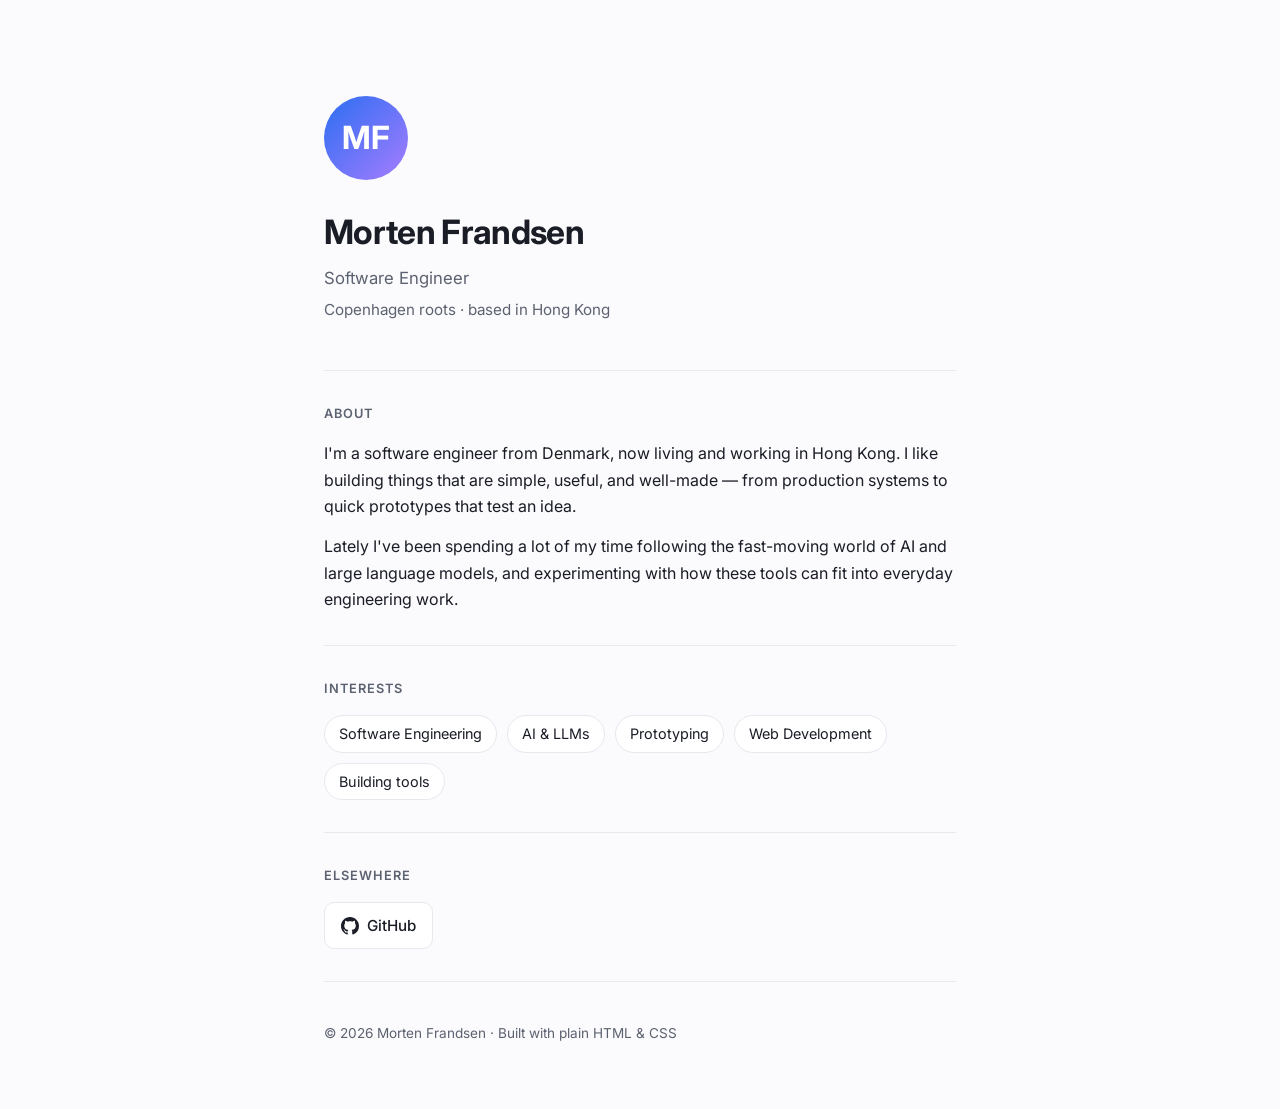
==== index.html @ 1882fefe "Redesign personal site: clean single-page profile - Minimal responsive layout with automatic light/d" ====
<!DOCTYPE html>
<html lang="en">
<head>
<meta charset="UTF-8">
<meta name="viewport" content="width=device-width, initial-scale=1.0">
<title>Morten Frandsen</title>
<meta name="description" content="Morten Frandsen — Software Engineer based in Hong Kong.">
<link rel="preconnect" href="https://fonts.googleapis.com">
<link rel="preconnect" href="https://fonts.gstatic.com" crossorigin>
<link href="https://fonts.googleapis.com/css2?family=Inter:wght@400;500;600;700&display=swap" rel="stylesheet">
<style>
  :root {
    --bg: #0f1117;
    --surface: #171a23;
    --text: #e8eaf0;
    --muted: #9aa1b3;
    --accent: #6ea8fe;
    --border: #262a36;
  }
  @media (prefers-color-scheme: light) {
    :root {
      --bg: #fbfbfd;
      --surface: #ffffff;
      --text: #1a1d26;
      --muted: #5c6270;
      --accent: #2b6ef2;
      --border: #e6e8ee;
    }
  }
  * { box-sizing: border-box; margin: 0; padding: 0; }
  html { scroll-behavior: smooth; }
  body {
    font-family: 'Inter', system-ui, -apple-system, sans-serif;
    background: var(--bg);
    color: var(--text);
    line-height: 1.65;
    -webkit-font-smoothing: antialiased;
  }
  .wrap { max-width: 680px; margin: 0 auto; padding: 0 24px; }
  header {
    padding: 96px 0 48px;
  }
  .avatar {
    width: 84px; height: 84px;
    border-radius: 50%;
    background: linear-gradient(135deg, var(--accent), #a67cff);
    display: flex; align-items: center; justify-content: center;
    font-size: 2rem; font-weight: 700; color: #fff;
    margin-bottom: 24px;
  }
  h1 { font-size: 2.1rem; font-weight: 700; letter-spacing: -0.02em; margin-bottom: 6px; }
  .tagline { color: var(--muted); font-size: 1.05rem; }
  .location { color: var(--muted); font-size: 0.95rem; margin-top: 4px; }
  section { padding: 32px 0; border-top: 1px solid var(--border); }
  h2 {
    font-size: 0.8rem; text-transform: uppercase; letter-spacing: 0.08em;
    color: var(--muted); font-weight: 600; margin-bottom: 16px;
  }
  p { margin-bottom: 14px; color: var(--text); }
  p:last-child { margin-bottom: 0; }
  .interests { display: flex; flex-wrap: wrap; gap: 10px; }
  .chip {
    background: var(--surface);
    border: 1px solid var(--border);
    border-radius: 999px;
    padding: 6px 14px;
    font-size: 0.9rem;
    color: var(--text);
  }
  .links { display: flex; flex-wrap: wrap; gap: 14px; }
  .links a {
    display: inline-flex; align-items: center; gap: 8px;
    color: var(--text);
    text-decoration: none;
    background: var(--surface);
    border: 1px solid var(--border);
    border-radius: 10px;
    padding: 10px 16px;
    font-size: 0.95rem;
    font-weight: 500;
    transition: border-color 0.15s, transform 0.15s;
  }
  .links a:hover { border-color: var(--accent); transform: translateY(-1px); }
  .links svg { width: 18px; height: 18px; fill: currentColor; }
  footer {
    padding: 40px 0 64px;
    color: var(--muted);
    font-size: 0.85rem;
    border-top: 1px solid var(--border);
  }
</style>
</head>
<body>
  <div class="wrap">
    <header>
      <div class="avatar">MF</div>
      <h1>Morten Frandsen</h1>
      <div class="tagline">Software Engineer</div>
      <div class="location">Copenhagen roots · based in Hong Kong</div>
    </header>

    <section>
      <h2>About</h2>
      <p>
        I'm a software engineer from Denmark, now living and working in Hong Kong.
        I like building things that are simple, useful, and well-made — from
        production systems to quick prototypes that test an idea.
      </p>
      <p>
        Lately I've been spending a lot of my time following the fast-moving world
        of AI and large language models, and experimenting with how these tools can
        fit into everyday engineering work.
      </p>
    </section>

    <section>
      <h2>Interests</h2>
      <div class="interests">
        <span class="chip">Software Engineering</span>
        <span class="chip">AI &amp; LLMs</span>
        <span class="chip">Prototyping</span>
        <span class="chip">Web Development</span>
        <span class="chip">Building tools</span>
      </div>
    </section>

    <section>
      <h2>Elsewhere</h2>
      <div class="links">
        <a href="https://github.com/mehf" target="_blank" rel="noopener">
          <svg viewBox="0 0 16 16" aria-hidden="true"><path d="M8 0C3.58 0 0 3.58 0 8c0 3.54 2.29 6.53 5.47 7.59.4.07.55-.17.55-.38 0-.19-.01-.82-.01-1.49-2.01.37-2.53-.49-2.69-.94-.09-.23-.48-.94-.82-1.13-.28-.15-.68-.52-.01-.53.63-.01 1.08.58 1.23.82.72 1.21 1.87.87 2.33.66.07-.52.28-.87.51-1.07-1.78-.2-3.64-.89-3.64-3.95 0-.87.31-1.59.82-2.15-.08-.2-.36-1.02.08-2.12 0 0 .67-.21 2.2.82.64-.18 1.32-.27 2-.27.68 0 1.36.09 2 .27 1.53-1.04 2.2-.82 2.2-.82.44 1.1.16 1.92.08 2.12.51.56.82 1.27.82 2.15 0 3.07-1.87 3.75-3.65 3.95.29.25.54.73.54 1.48 0 1.07-.01 1.93-.01 2.2 0 .21.15.46.55.38A8.01 8.01 0 0 0 16 8c0-4.42-3.58-8-8-8z"/></svg>
          GitHub
        </a>
      </div>
    </section>

    <footer>
      © <span id="year"></span> Morten Frandsen · Built with plain HTML &amp; CSS
    </footer>
  </div>
  <script>document.getElementById('year').textContent = new Date().getFullYear();</script>
</body>
</html>
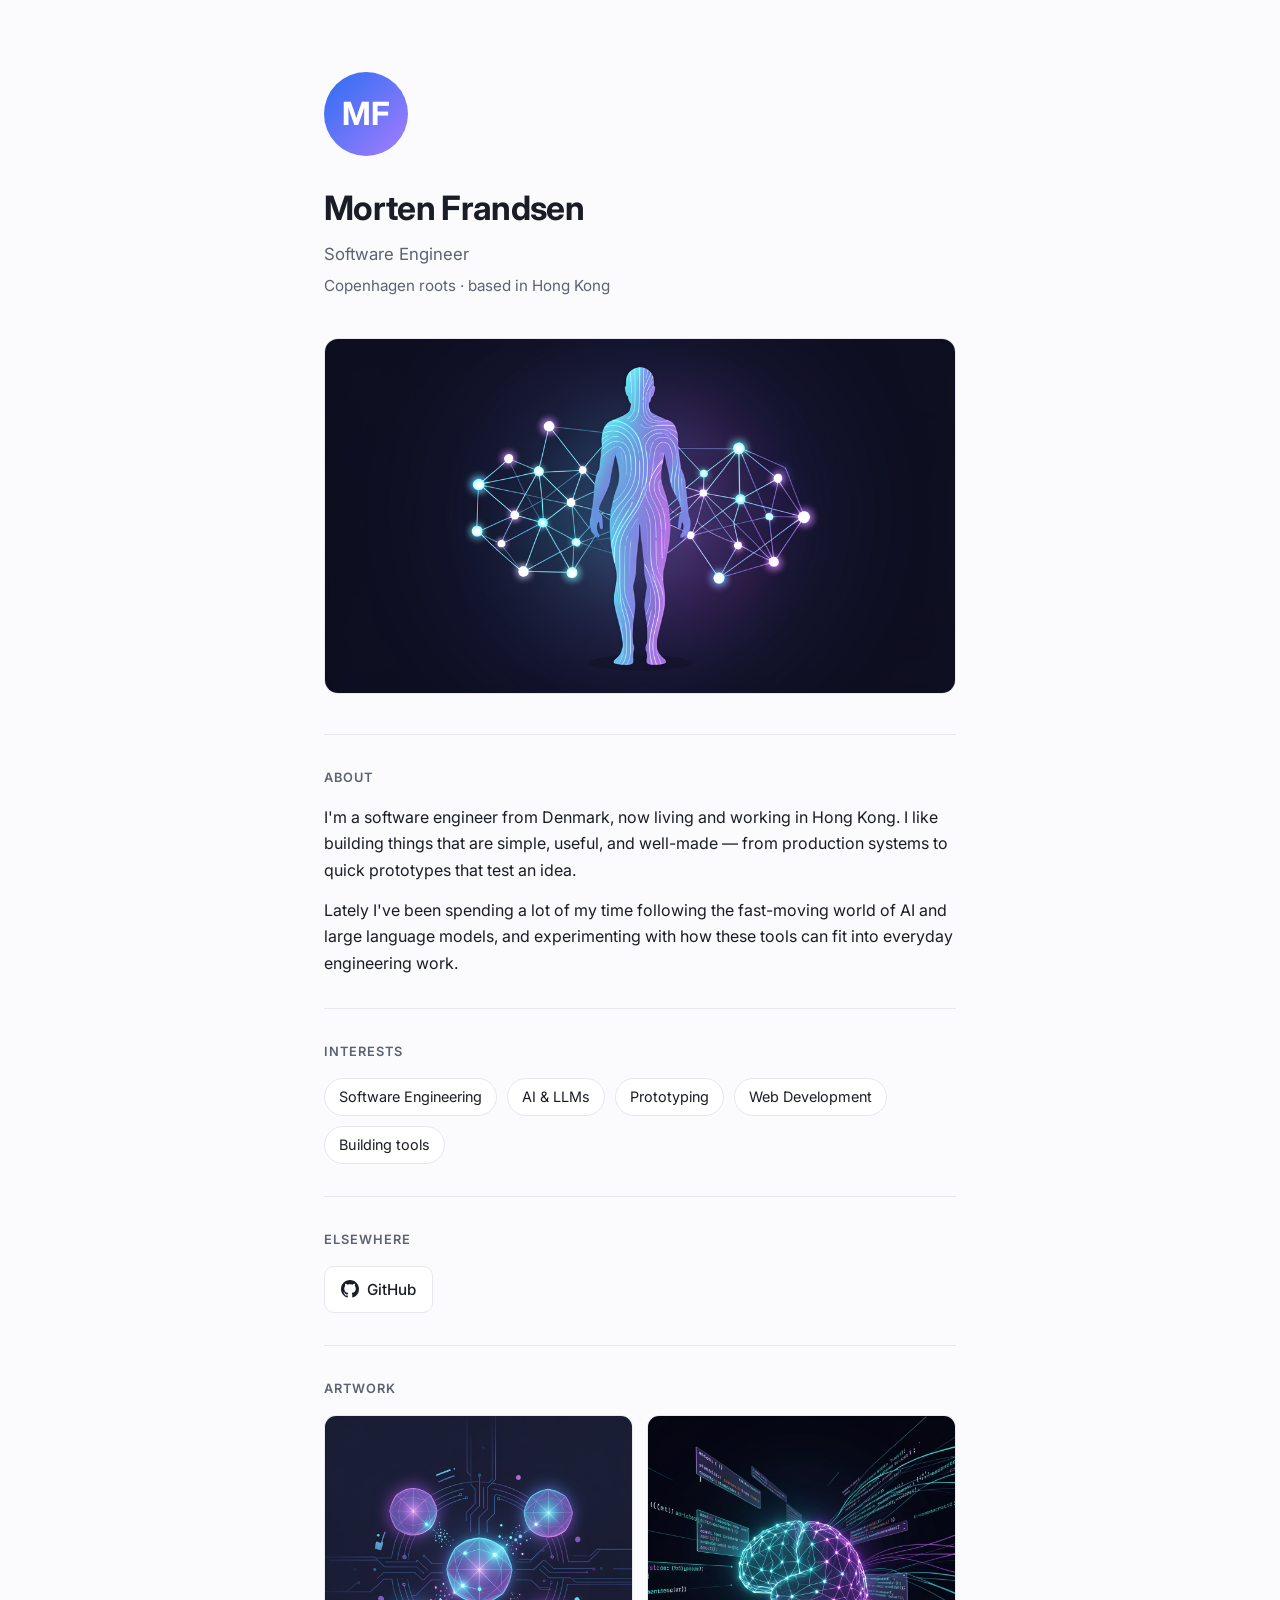
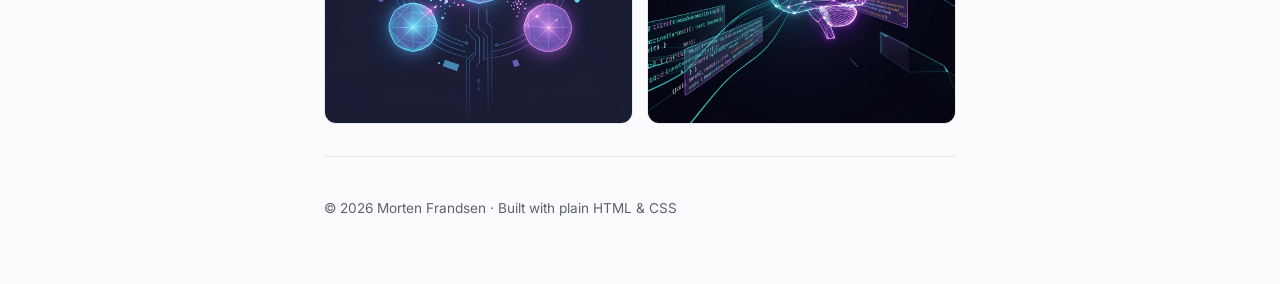
==== commit ed4ad201: "Add AI/tech artwork to personal site - Hero banner image (neural network / AI agent theme) - Artwork" ====
--- a/index.html
+++ b/index.html
@@ -38,7 +38,37 @@
   }
   .wrap { max-width: 680px; margin: 0 auto; padding: 0 24px; }
   header {
-    padding: 96px 0 48px;
+    padding: 72px 0 40px;
+  }
+  .hero-img {
+    width: 100%;
+    border-radius: 14px;
+    border: 1px solid var(--border);
+    margin-bottom: 40px;
+    display: block;
+    aspect-ratio: 16 / 9;
+    object-fit: cover;
+  }
+  .gallery {
+    display: grid;
+    grid-template-columns: repeat(2, 1fr);
+    gap: 14px;
+  }
+  .gallery img {
+    width: 100%;
+    border-radius: 12px;
+    border: 1px solid var(--border);
+    display: block;
+    aspect-ratio: 1 / 1;
+    object-fit: cover;
+    transition: transform 0.2s, border-color 0.2s;
+  }
+  .gallery img:hover {
+    transform: translateY(-2px);
+    border-color: var(--accent);
+  }
+  @media (max-width: 480px) {
+    .gallery { grid-template-columns: 1fr; }
   }
   .avatar {
     width: 84px; height: 84px;
@@ -99,6 +129,8 @@
       <div class="location">Copenhagen roots · based in Hong Kong</div>
     </header>
 
+    <img class="hero-img" src="assets/hero.png" alt="Abstract AI agent and neural network artwork">
+
     <section>
       <h2>About</h2>
       <p>
@@ -134,6 +166,14 @@
       </div>
     </section>
 
+    <section>
+      <h2>Artwork</h2>
+      <div class="gallery">
+        <img src="assets/agents.png" alt="Abstract illustration of autonomous AI agents collaborating">
+        <img src="assets/code.png" alt="Abstract digital artwork of code and machine learning">
+      </div>
+    </section>
+
     <footer>
       © <span id="year"></span> Morten Frandsen · Built with plain HTML &amp; CSS
     </footer>
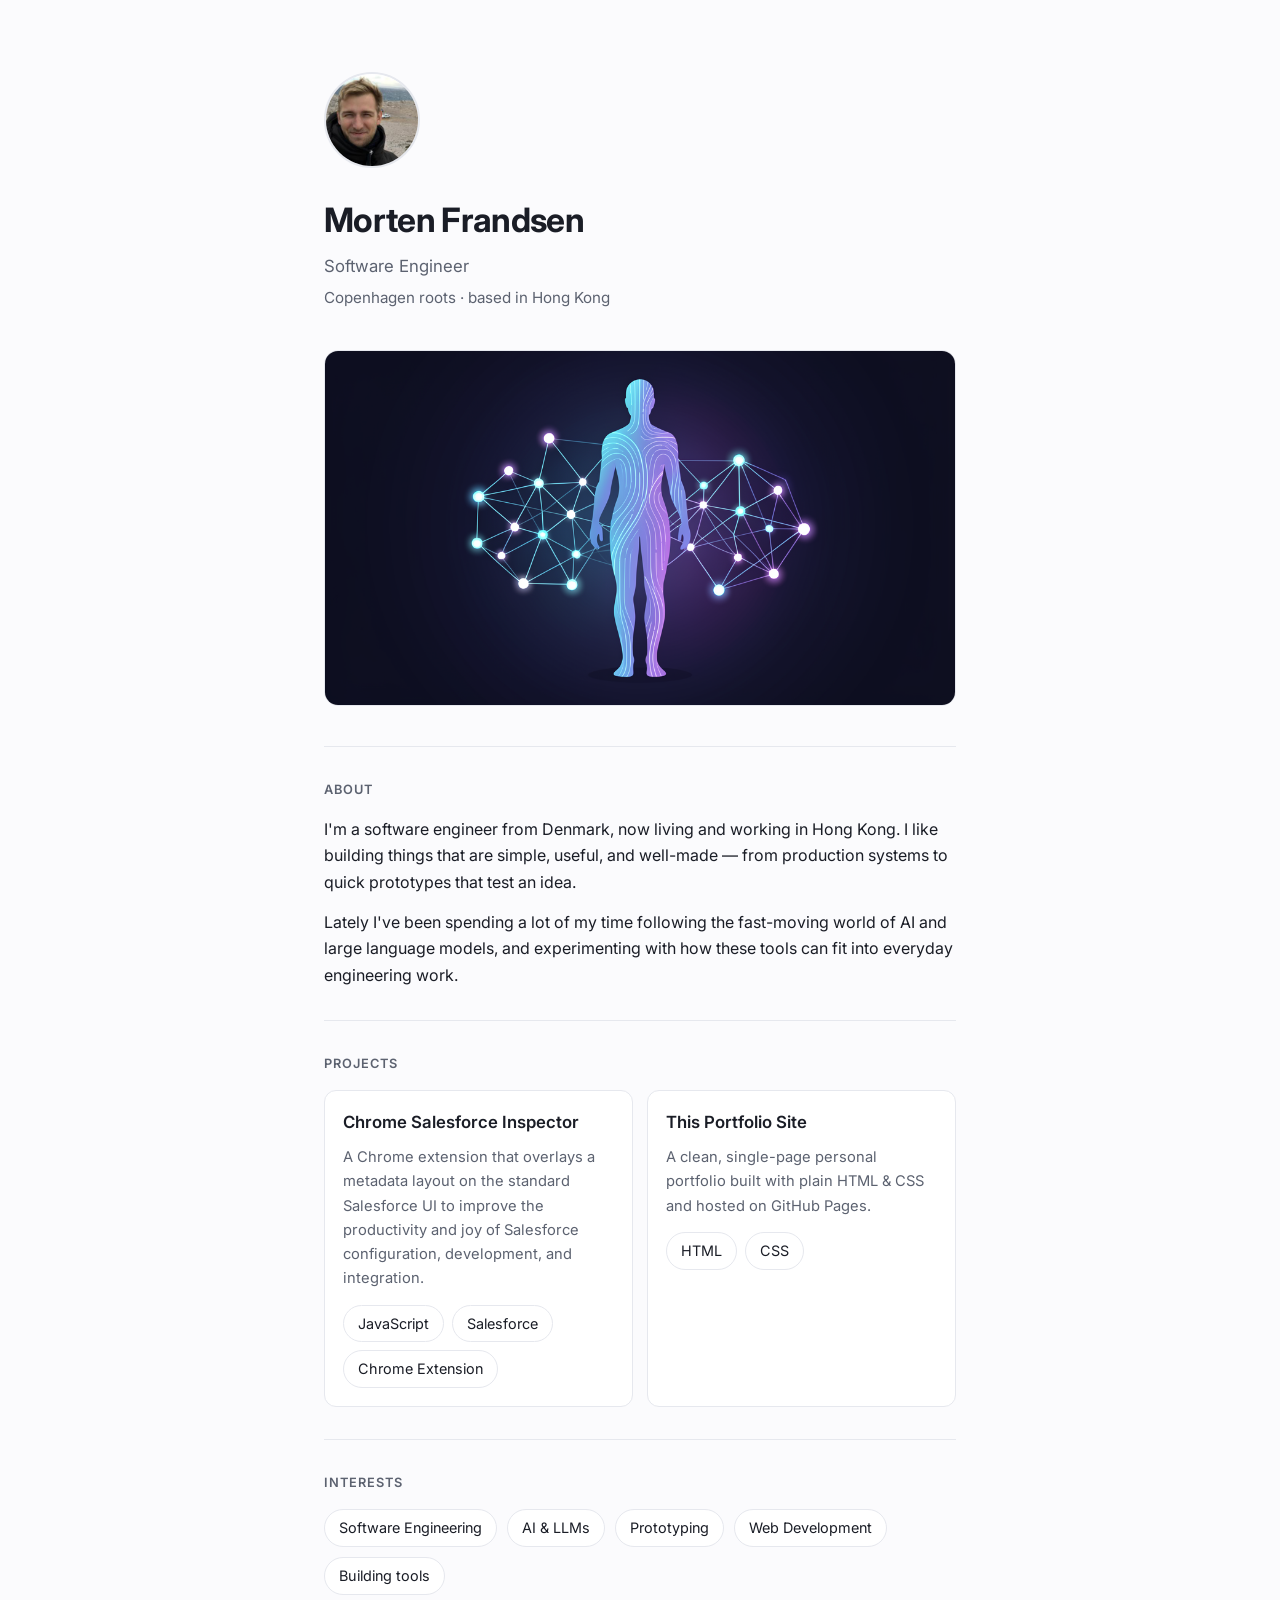
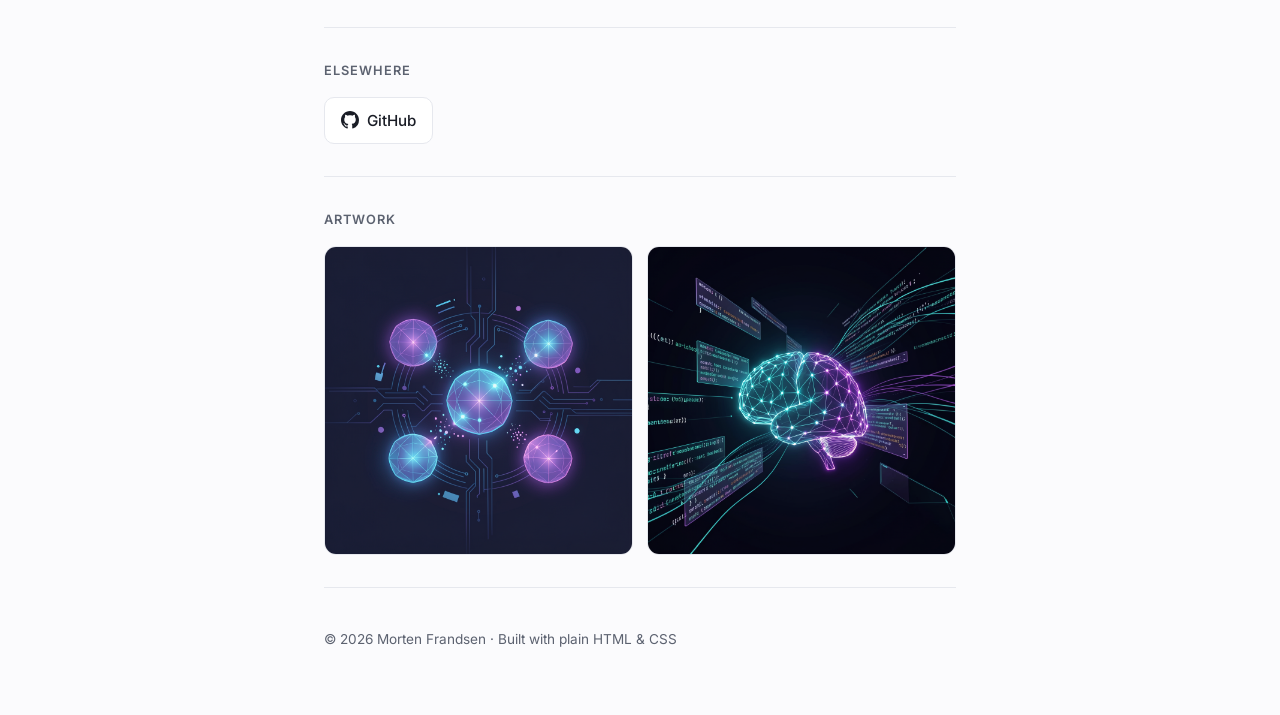
==== commit 3b453a26: "Add profile picture and Projects section to portfolio" ====
--- a/index.html
+++ b/index.html
@@ -40,6 +40,14 @@
   header {
     padding: 72px 0 40px;
   }
+  .avatar {
+    width: 96px; height: 96px;
+    border-radius: 50%;
+    object-fit: cover;
+    border: 2px solid var(--border);
+    margin-bottom: 24px;
+    display: block;
+  }
   .hero-img {
     width: 100%;
     border-radius: 14px;
@@ -69,14 +77,6 @@
   }
   @media (max-width: 480px) {
     .gallery { grid-template-columns: 1fr; }
-  }
-  .avatar {
-    width: 84px; height: 84px;
-    border-radius: 50%;
-    background: linear-gradient(135deg, var(--accent), #a67cff);
-    display: flex; align-items: center; justify-content: center;
-    font-size: 2rem; font-weight: 700; color: #fff;
-    margin-bottom: 24px;
   }
   h1 { font-size: 2.1rem; font-weight: 700; letter-spacing: -0.02em; margin-bottom: 6px; }
   .tagline { color: var(--muted); font-size: 1.05rem; }
@@ -97,6 +97,22 @@
     font-size: 0.9rem;
     color: var(--text);
   }
+  .projects { display: grid; grid-template-columns: repeat(2, 1fr); gap: 14px; }
+  @media (max-width: 480px) { .projects { grid-template-columns: 1fr; } }
+  .project {
+    display: block;
+    background: var(--surface);
+    border: 1px solid var(--border);
+    border-radius: 12px;
+    padding: 18px;
+    text-decoration: none;
+    color: var(--text);
+    transition: transform 0.15s, border-color 0.15s;
+  }
+  .project:hover { transform: translateY(-2px); border-color: var(--accent); }
+  .project h3 { font-size: 1.05rem; font-weight: 600; margin-bottom: 8px; }
+  .project p { color: var(--muted); font-size: 0.92rem; margin-bottom: 14px; }
+  .project .tags { display: flex; flex-wrap: wrap; gap: 8px; }
   .links { display: flex; flex-wrap: wrap; gap: 14px; }
   .links a {
     display: inline-flex; align-items: center; gap: 8px;
@@ -123,7 +139,7 @@
 <body>
   <div class="wrap">
     <header>
-      <div class="avatar">MF</div>
+      <img class="avatar" src="assets/profile.png" alt="Morten Frandsen">
       <h1>Morten Frandsen</h1>
       <div class="tagline">Software Engineer</div>
       <div class="location">Copenhagen roots · based in Hong Kong</div>
@@ -146,6 +162,29 @@
     </section>
 
     <section>
+      <h2>Projects</h2>
+      <div class="projects">
+        <a class="project" href="https://github.com/mehf/Chrome-Salesforce-inspector" target="_blank" rel="noopener">
+          <h3>Chrome Salesforce Inspector</h3>
+          <p>A Chrome extension that overlays a metadata layout on the standard Salesforce UI to improve the productivity and joy of Salesforce configuration, development, and integration.</p>
+          <span class="tags">
+            <span class="chip">JavaScript</span>
+            <span class="chip">Salesforce</span>
+            <span class="chip">Chrome Extension</span>
+          </span>
+        </a>
+        <a class="project" href="https://github.com/mehf/mehf.github.io" target="_blank" rel="noopener">
+          <h3>This Portfolio Site</h3>
+          <p>A clean, single-page personal portfolio built with plain HTML &amp; CSS and hosted on GitHub Pages.</p>
+          <span class="tags">
+            <span class="chip">HTML</span>
+            <span class="chip">CSS</span>
+          </span>
+        </a>
+      </div>
+    </section>
+
+    <section>
       <h2>Interests</h2>
       <div class="interests">
         <span class="chip">Software Engineering</span>
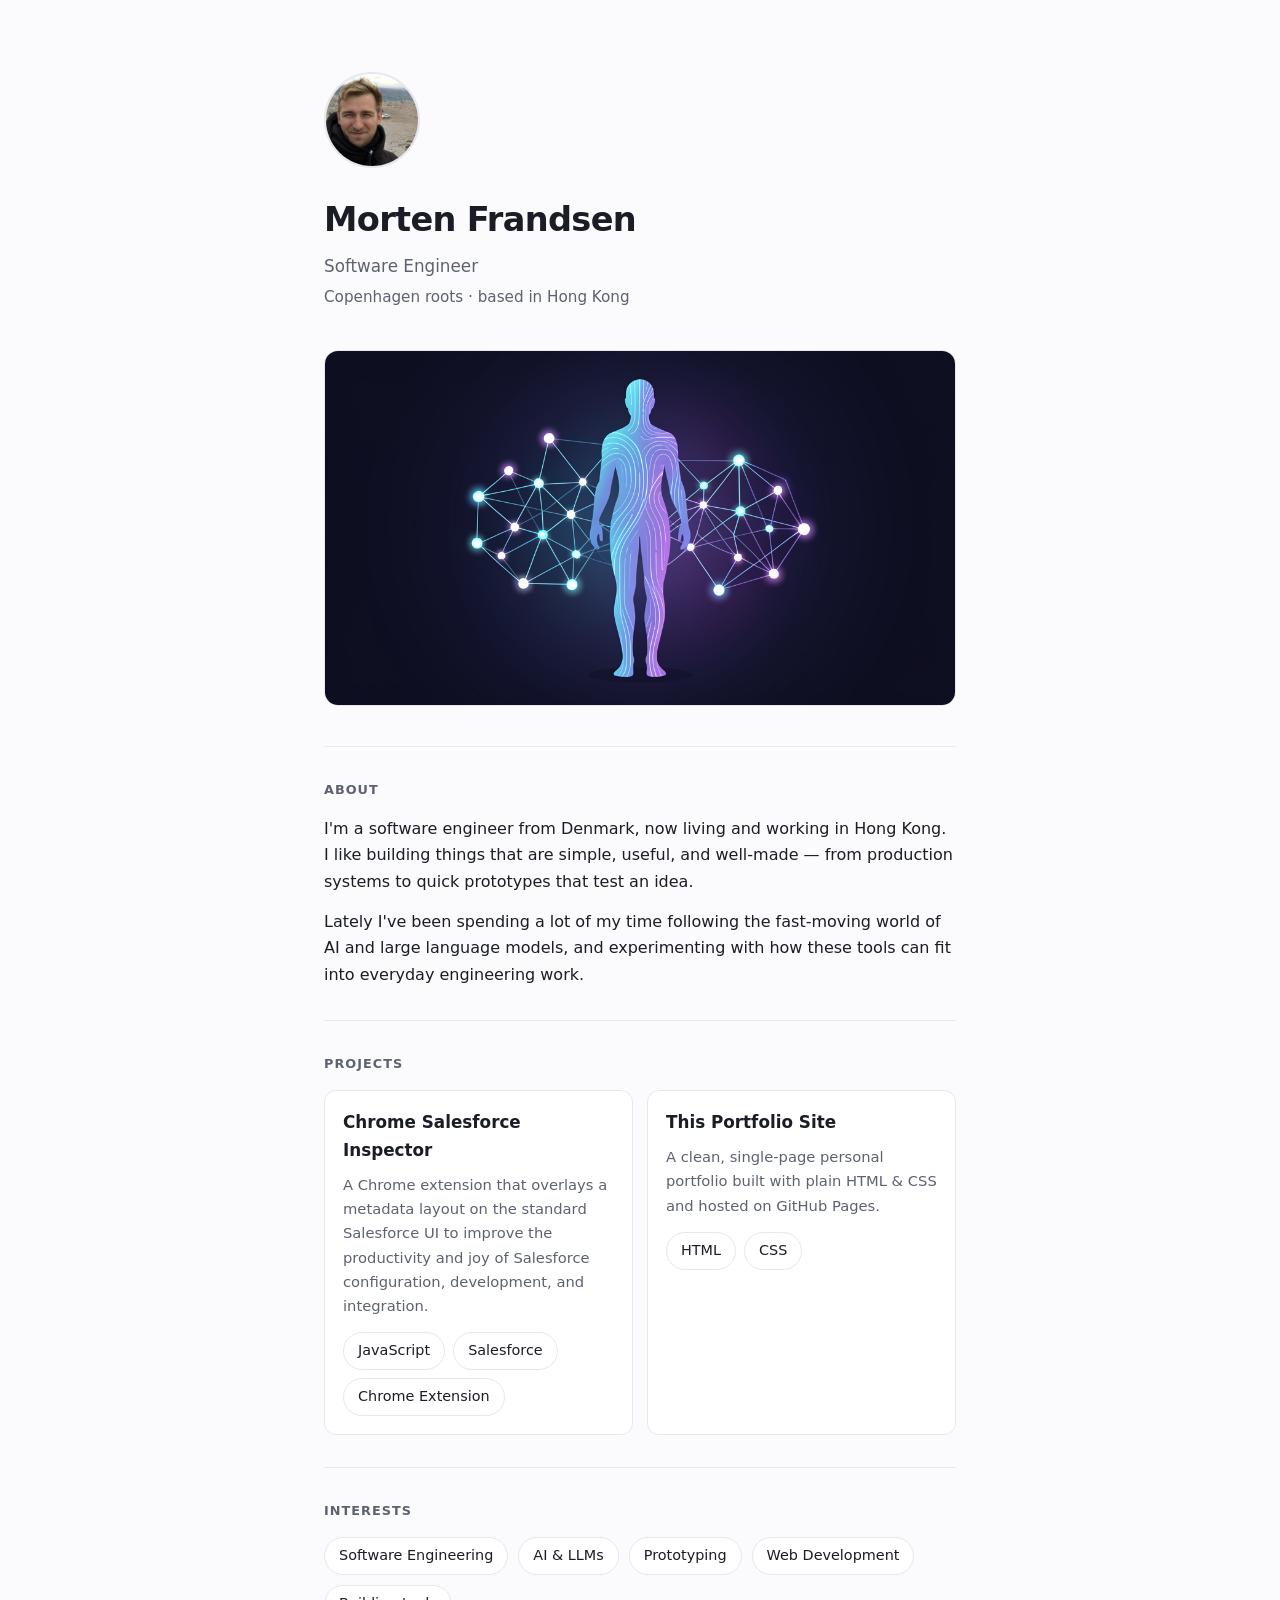
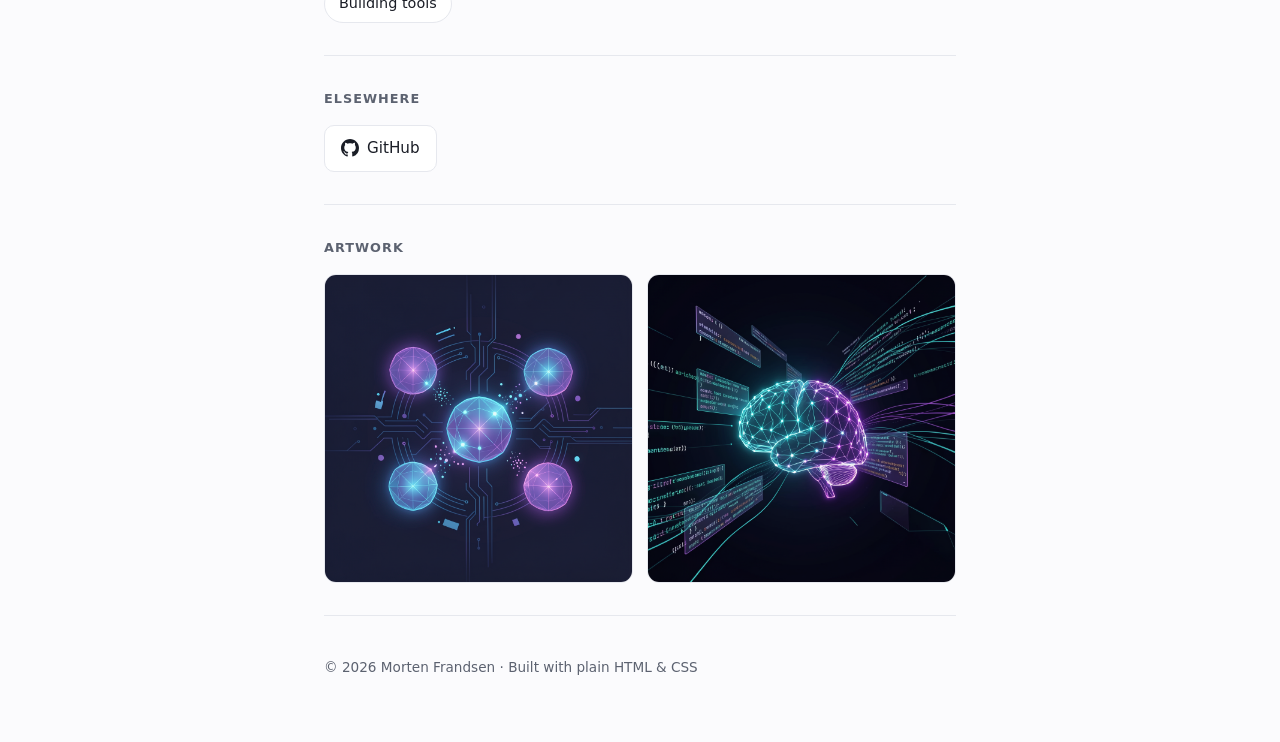
==== commit 7af05fd1: "Add CSP and Referrer-Policy meta tags" ====
--- a/index.html
+++ b/index.html
@@ -5,6 +5,8 @@
 <meta name="viewport" content="width=device-width, initial-scale=1.0">
 <title>Morten Frandsen</title>
 <meta name="description" content="Morten Frandsen — Software Engineer based in Hong Kong.">
+<meta http-equiv="Content-Security-Policy" content="default-src 'self'; img-src 'self' data: https:; style-src 'self' 'unsafe-inline' https://fonts.googleapis.com; font-src 'self' https://fonts.gstatic.com; script-src 'unsafe-inline'; base-uri 'self'; form-action 'self'; frame-ancestors 'self'">
+<meta name="referrer" content="no-referrer">
 <link rel="preconnect" href="https://fonts.googleapis.com">
 <link rel="preconnect" href="https://fonts.gstatic.com" crossorigin>
 <link href="https://fonts.googleapis.com/css2?family=Inter:wght@400;500;600;700&display=swap" rel="stylesheet">
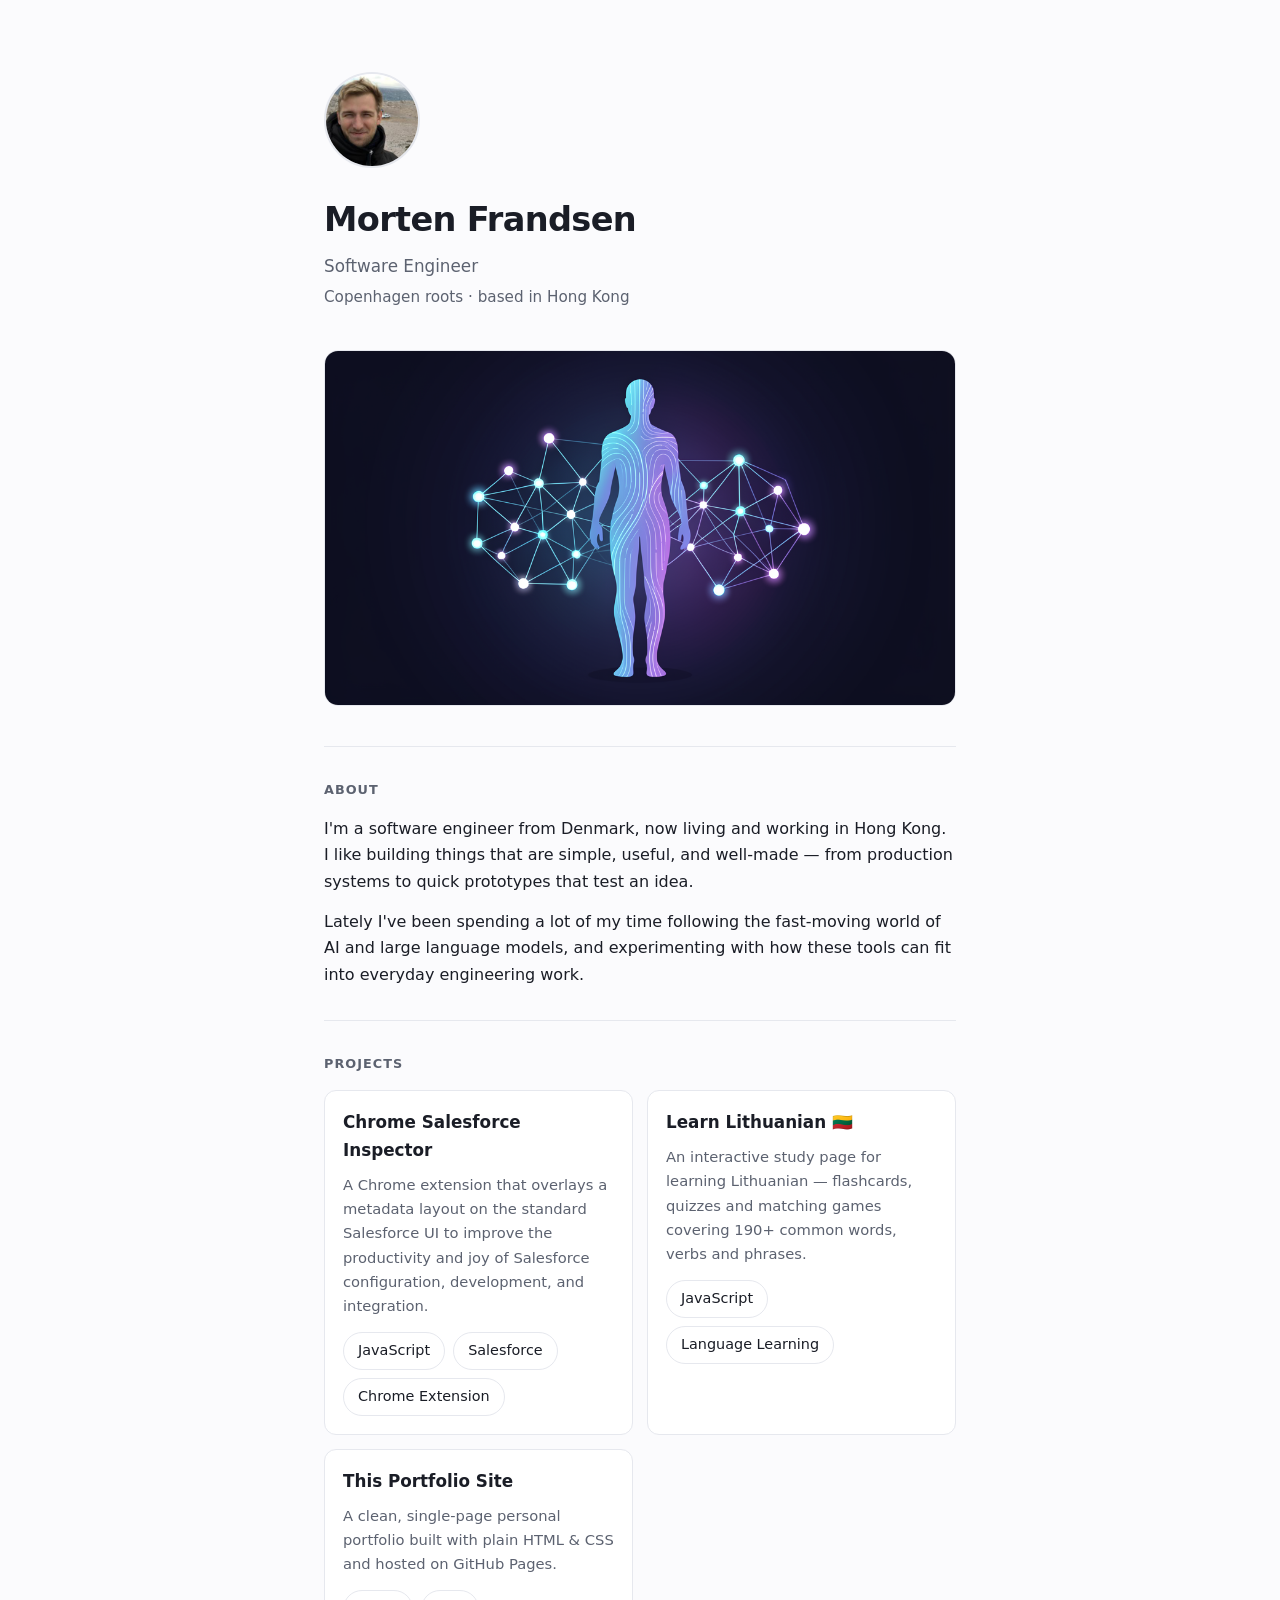
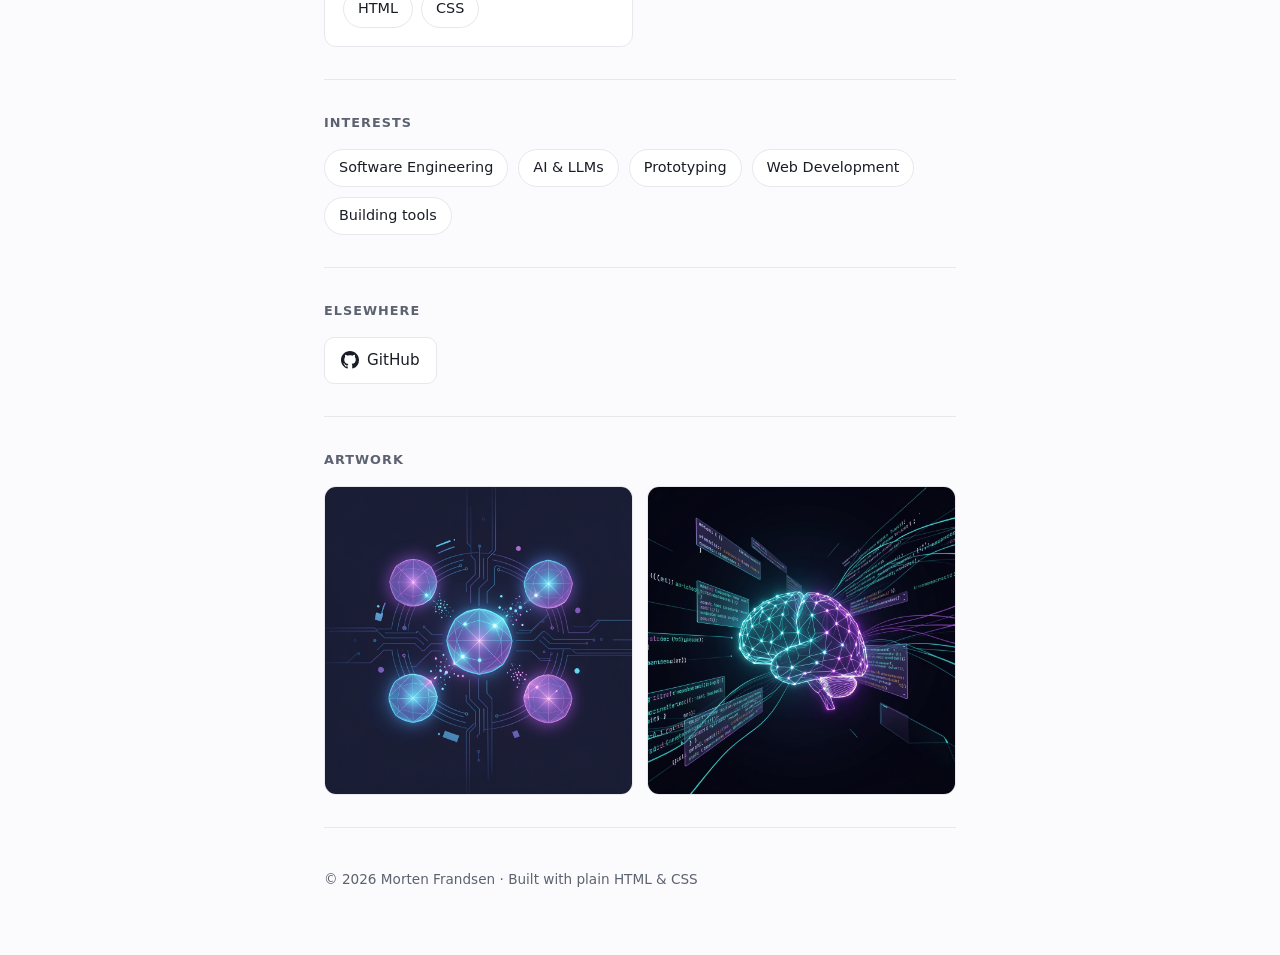
==== commit e62ec9ee: "feat: add interactive Lithuanian learning page - lithuanian.html: flashcards, multiple-choice quiz, " ====
--- a/index.html
+++ b/index.html
@@ -175,6 +175,14 @@
             <span class="chip">Chrome Extension</span>
           </span>
         </a>
+        <a class="project" href="lithuanian.html">
+          <h3>Learn Lithuanian 🇱🇹</h3>
+          <p>An interactive study page for learning Lithuanian — flashcards, quizzes and matching games covering 190+ common words, verbs and phrases.</p>
+          <span class="tags">
+            <span class="chip">JavaScript</span>
+            <span class="chip">Language Learning</span>
+          </span>
+        </a>
         <a class="project" href="https://github.com/mehf/mehf.github.io" target="_blank" rel="noopener">
           <h3>This Portfolio Site</h3>
           <p>A clean, single-page personal portfolio built with plain HTML &amp; CSS and hosted on GitHub Pages.</p>
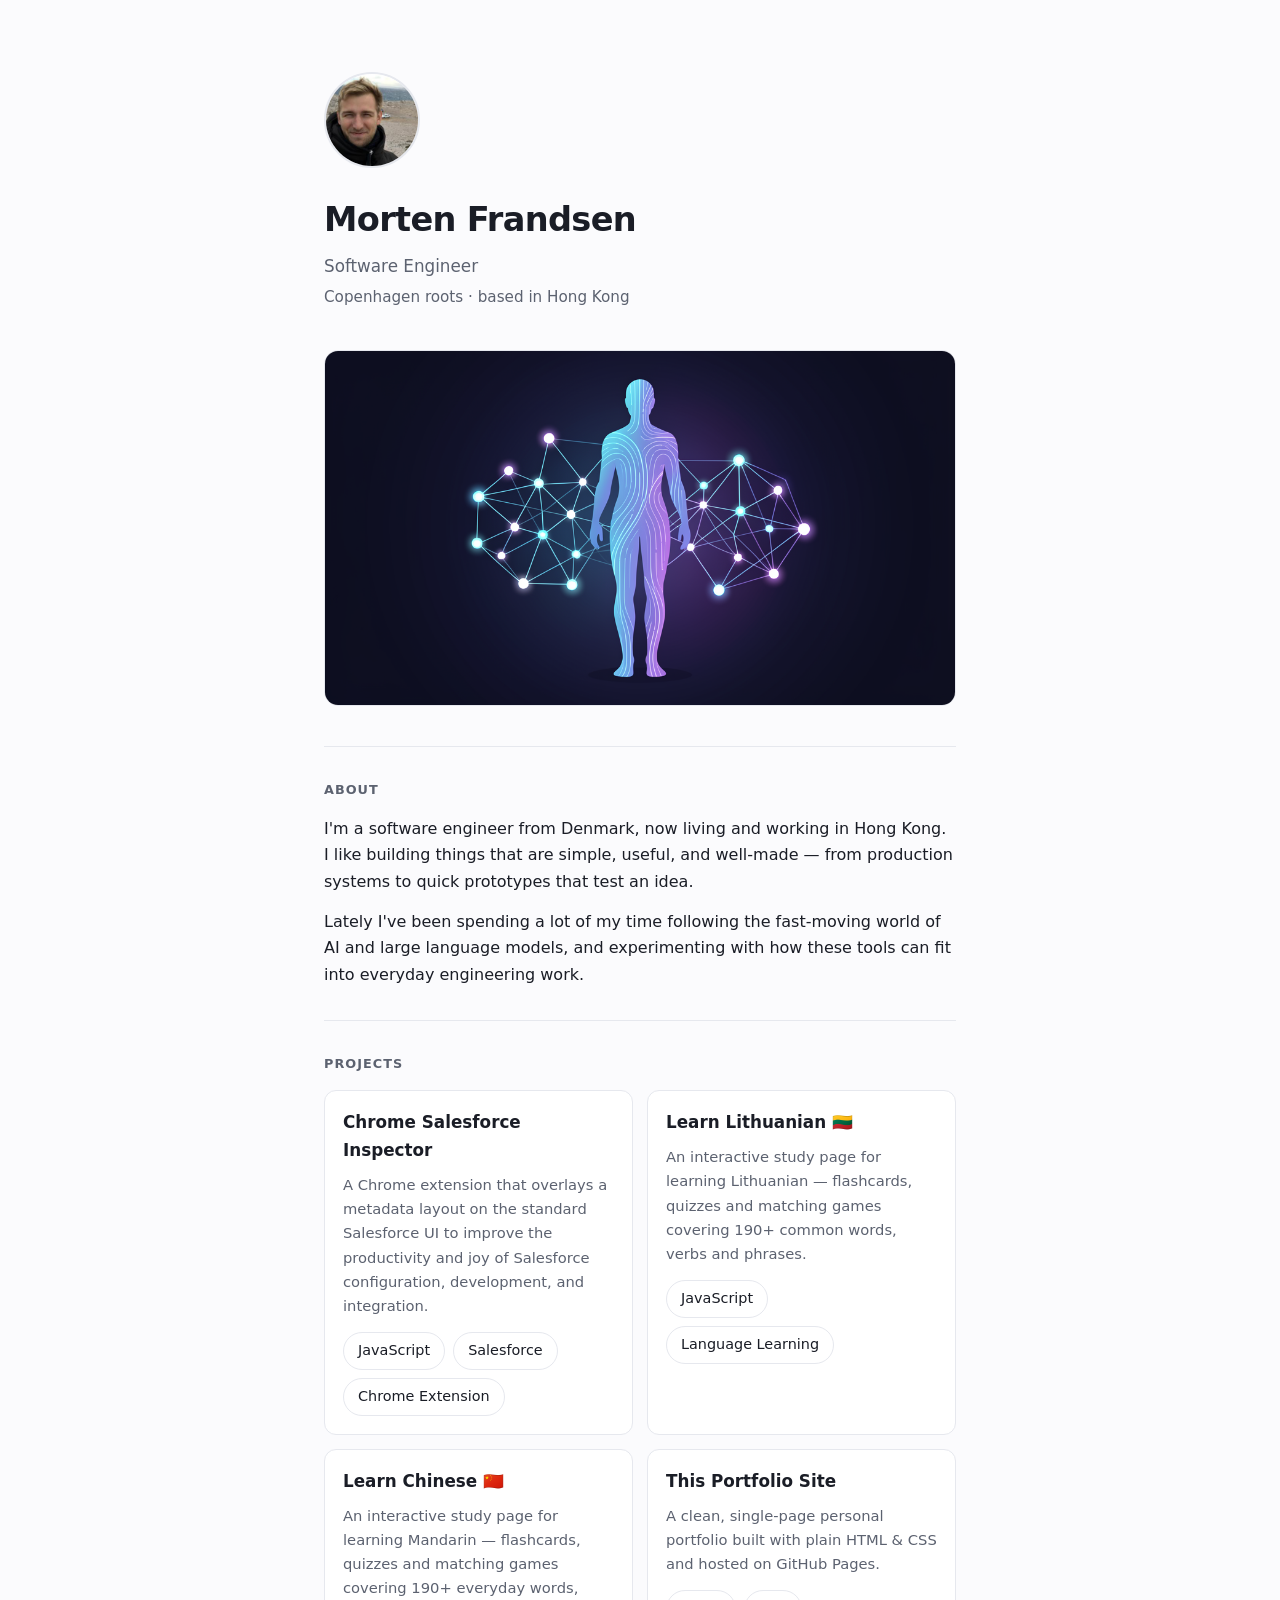
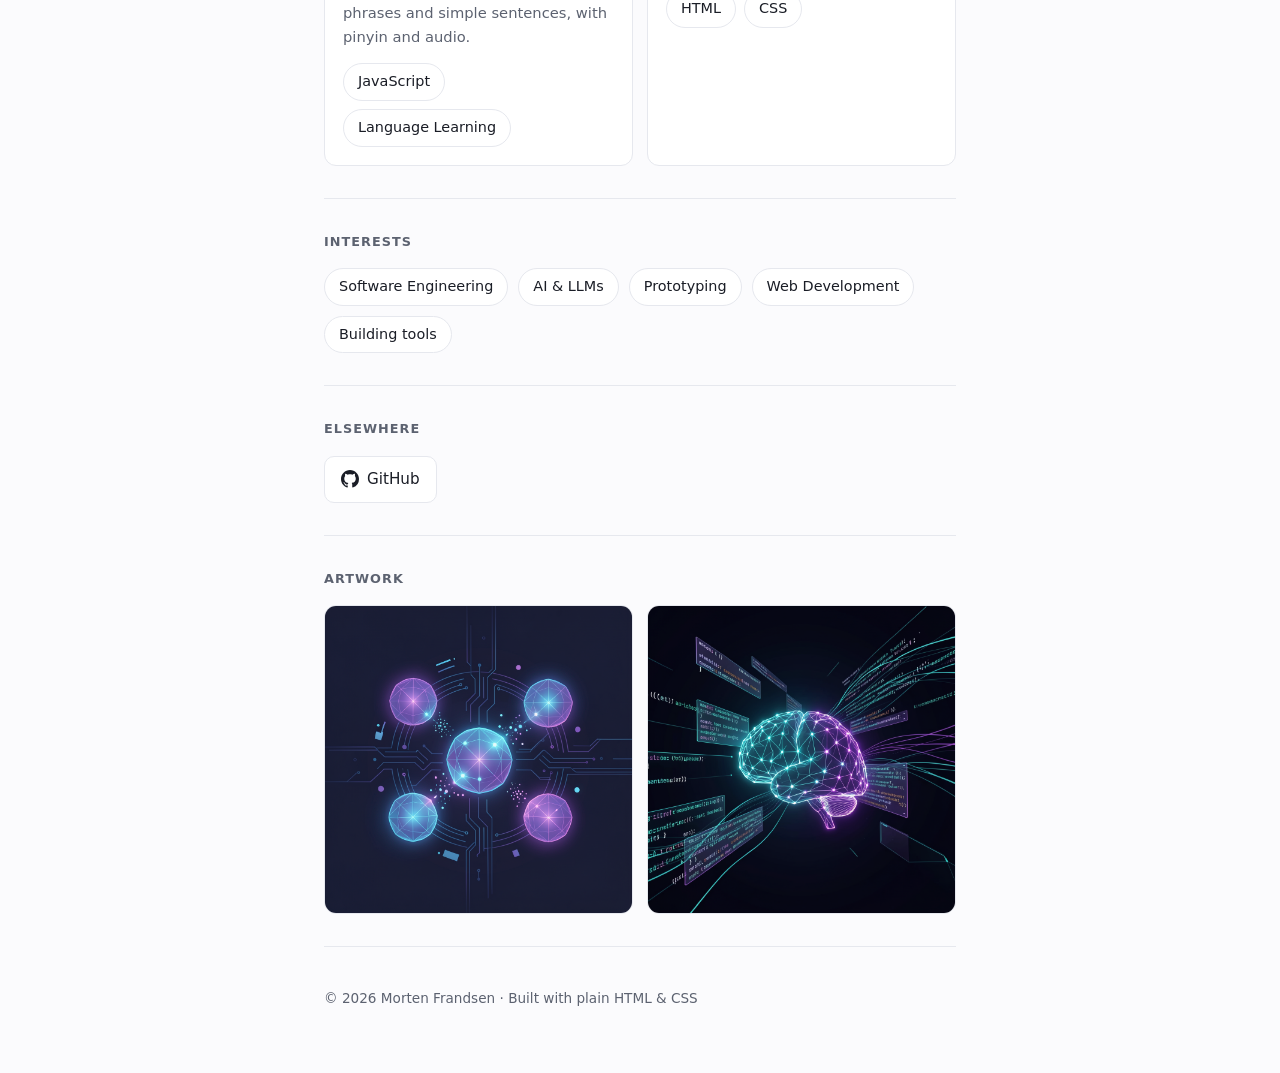
==== commit 58bcc68d: "feat: add Learn Chinese (Mandarin) study page Mirror of the Lithuanian study section, adapted for Ma" ====
--- a/index.html
+++ b/index.html
@@ -183,6 +183,14 @@
             <span class="chip">Language Learning</span>
           </span>
         </a>
+        <a class="project" href="chinese.html">
+          <h3>Learn Chinese 🇨🇳</h3>
+          <p>An interactive study page for learning Mandarin — flashcards, quizzes and matching games covering 190+ everyday words, phrases and simple sentences, with pinyin and audio.</p>
+          <span class="tags">
+            <span class="chip">JavaScript</span>
+            <span class="chip">Language Learning</span>
+          </span>
+        </a>
         <a class="project" href="https://github.com/mehf/mehf.github.io" target="_blank" rel="noopener">
           <h3>This Portfolio Site</h3>
           <p>A clean, single-page personal portfolio built with plain HTML &amp; CSS and hosted on GitHub Pages.</p>
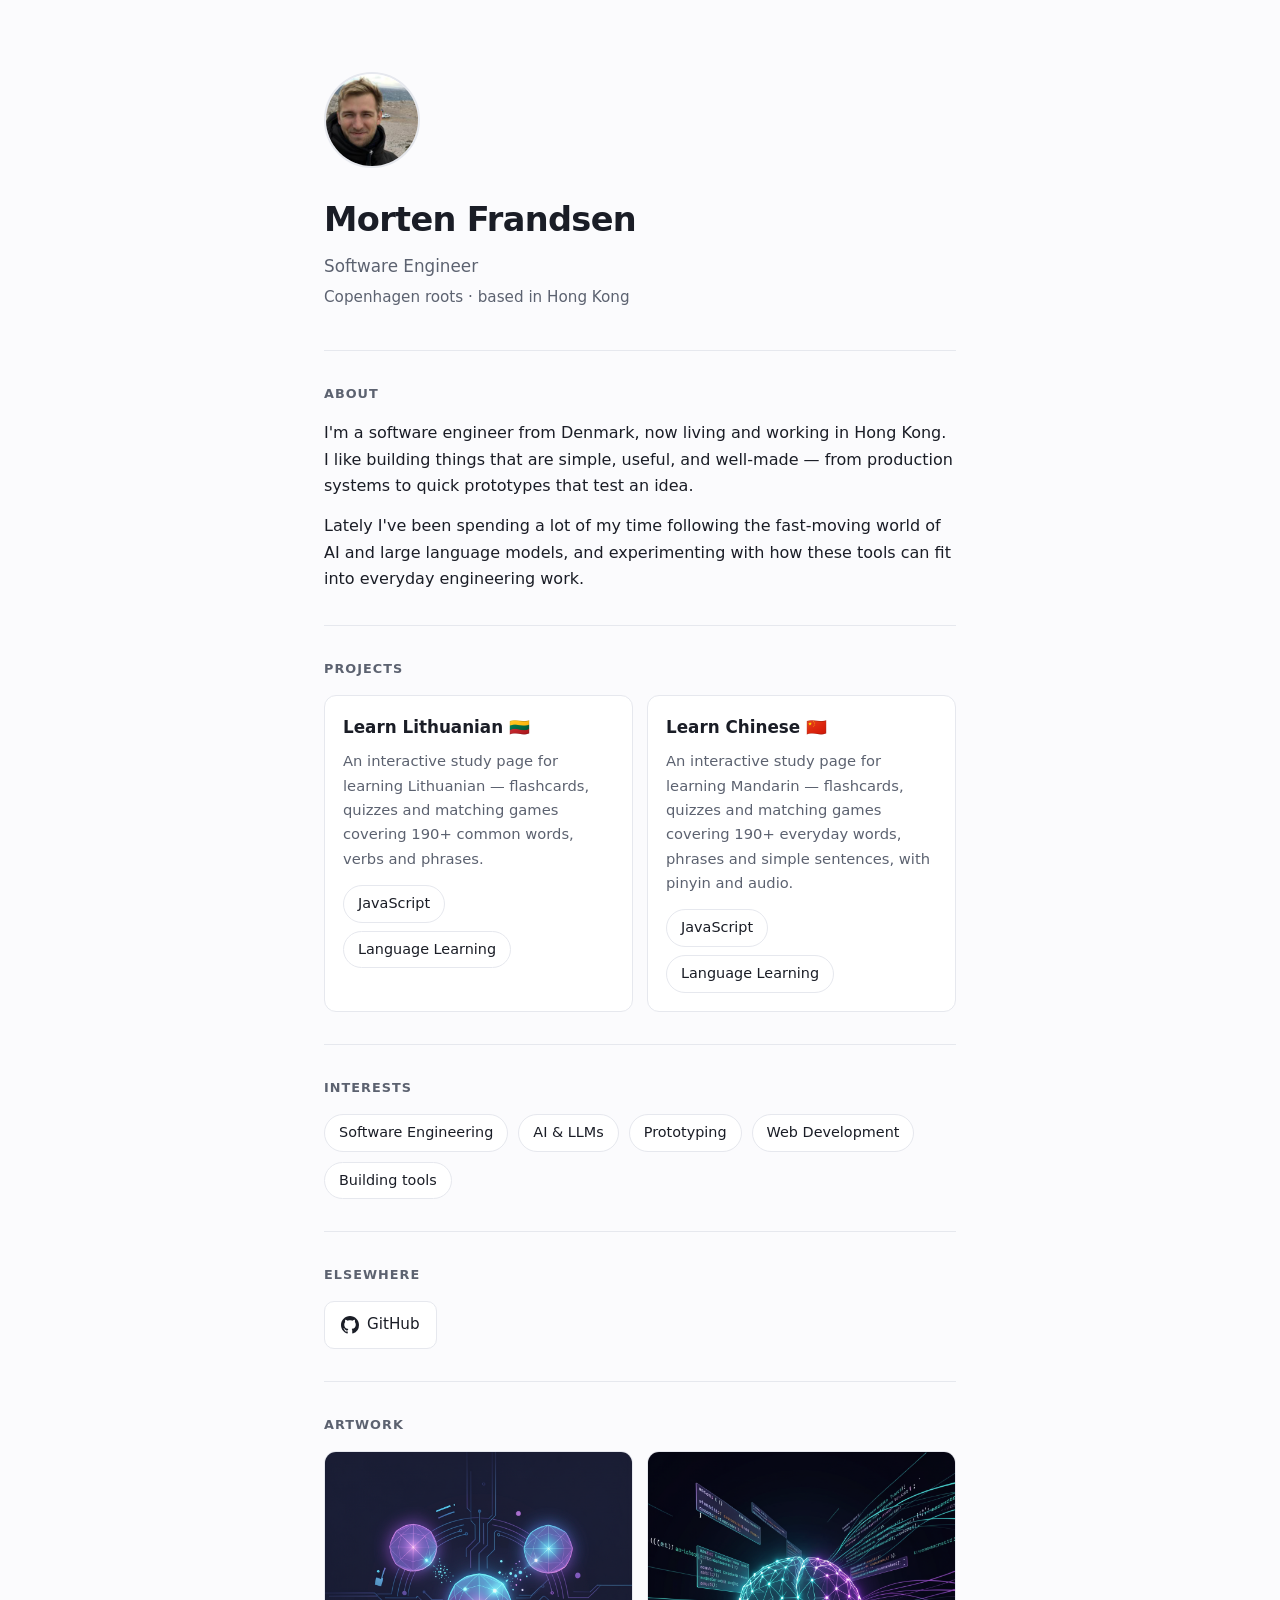
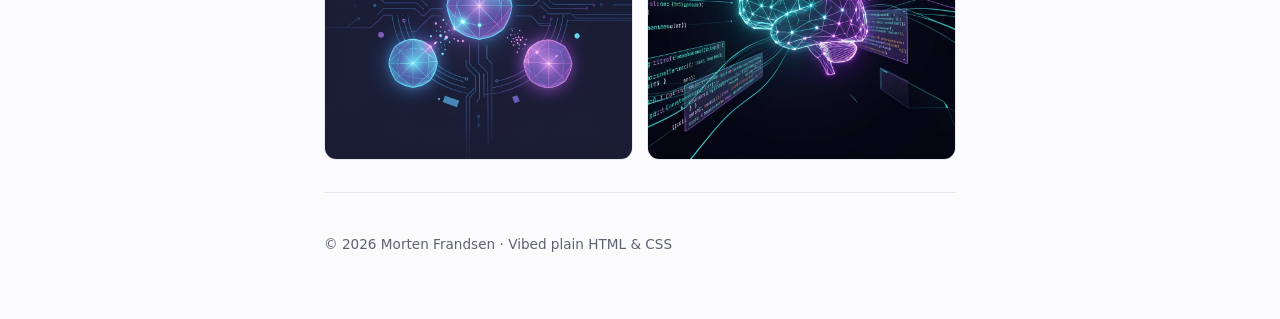
==== commit 9d788b55: "minor cleanup" ====
--- a/index.html
+++ b/index.html
@@ -5,138 +5,9 @@
 <meta name="viewport" content="width=device-width, initial-scale=1.0">
 <title>Morten Frandsen</title>
 <meta name="description" content="Morten Frandsen — Software Engineer based in Hong Kong.">
-<meta http-equiv="Content-Security-Policy" content="default-src 'self'; img-src 'self' data: https:; style-src 'self' 'unsafe-inline' https://fonts.googleapis.com; font-src 'self' https://fonts.gstatic.com; script-src 'unsafe-inline'; base-uri 'self'; form-action 'self'; frame-ancestors 'self'">
+
 <meta name="referrer" content="no-referrer">
-<link rel="preconnect" href="https://fonts.googleapis.com">
-<link rel="preconnect" href="https://fonts.gstatic.com" crossorigin>
-<link href="https://fonts.googleapis.com/css2?family=Inter:wght@400;500;600;700&display=swap" rel="stylesheet">
-<style>
-  :root {
-    --bg: #0f1117;
-    --surface: #171a23;
-    --text: #e8eaf0;
-    --muted: #9aa1b3;
-    --accent: #6ea8fe;
-    --border: #262a36;
-  }
-  @media (prefers-color-scheme: light) {
-    :root {
-      --bg: #fbfbfd;
-      --surface: #ffffff;
-      --text: #1a1d26;
-      --muted: #5c6270;
-      --accent: #2b6ef2;
-      --border: #e6e8ee;
-    }
-  }
-  * { box-sizing: border-box; margin: 0; padding: 0; }
-  html { scroll-behavior: smooth; }
-  body {
-    font-family: 'Inter', system-ui, -apple-system, sans-serif;
-    background: var(--bg);
-    color: var(--text);
-    line-height: 1.65;
-    -webkit-font-smoothing: antialiased;
-  }
-  .wrap { max-width: 680px; margin: 0 auto; padding: 0 24px; }
-  header {
-    padding: 72px 0 40px;
-  }
-  .avatar {
-    width: 96px; height: 96px;
-    border-radius: 50%;
-    object-fit: cover;
-    border: 2px solid var(--border);
-    margin-bottom: 24px;
-    display: block;
-  }
-  .hero-img {
-    width: 100%;
-    border-radius: 14px;
-    border: 1px solid var(--border);
-    margin-bottom: 40px;
-    display: block;
-    aspect-ratio: 16 / 9;
-    object-fit: cover;
-  }
-  .gallery {
-    display: grid;
-    grid-template-columns: repeat(2, 1fr);
-    gap: 14px;
-  }
-  .gallery img {
-    width: 100%;
-    border-radius: 12px;
-    border: 1px solid var(--border);
-    display: block;
-    aspect-ratio: 1 / 1;
-    object-fit: cover;
-    transition: transform 0.2s, border-color 0.2s;
-  }
-  .gallery img:hover {
-    transform: translateY(-2px);
-    border-color: var(--accent);
-  }
-  @media (max-width: 480px) {
-    .gallery { grid-template-columns: 1fr; }
-  }
-  h1 { font-size: 2.1rem; font-weight: 700; letter-spacing: -0.02em; margin-bottom: 6px; }
-  .tagline { color: var(--muted); font-size: 1.05rem; }
-  .location { color: var(--muted); font-size: 0.95rem; margin-top: 4px; }
-  section { padding: 32px 0; border-top: 1px solid var(--border); }
-  h2 {
-    font-size: 0.8rem; text-transform: uppercase; letter-spacing: 0.08em;
-    color: var(--muted); font-weight: 600; margin-bottom: 16px;
-  }
-  p { margin-bottom: 14px; color: var(--text); }
-  p:last-child { margin-bottom: 0; }
-  .interests { display: flex; flex-wrap: wrap; gap: 10px; }
-  .chip {
-    background: var(--surface);
-    border: 1px solid var(--border);
-    border-radius: 999px;
-    padding: 6px 14px;
-    font-size: 0.9rem;
-    color: var(--text);
-  }
-  .projects { display: grid; grid-template-columns: repeat(2, 1fr); gap: 14px; }
-  @media (max-width: 480px) { .projects { grid-template-columns: 1fr; } }
-  .project {
-    display: block;
-    background: var(--surface);
-    border: 1px solid var(--border);
-    border-radius: 12px;
-    padding: 18px;
-    text-decoration: none;
-    color: var(--text);
-    transition: transform 0.15s, border-color 0.15s;
-  }
-  .project:hover { transform: translateY(-2px); border-color: var(--accent); }
-  .project h3 { font-size: 1.05rem; font-weight: 600; margin-bottom: 8px; }
-  .project p { color: var(--muted); font-size: 0.92rem; margin-bottom: 14px; }
-  .project .tags { display: flex; flex-wrap: wrap; gap: 8px; }
-  .links { display: flex; flex-wrap: wrap; gap: 14px; }
-  .links a {
-    display: inline-flex; align-items: center; gap: 8px;
-    color: var(--text);
-    text-decoration: none;
-    background: var(--surface);
-    border: 1px solid var(--border);
-    border-radius: 10px;
-    padding: 10px 16px;
-    font-size: 0.95rem;
-    font-weight: 500;
-    transition: border-color 0.15s, transform 0.15s;
-  }
-  .links a:hover { border-color: var(--accent); transform: translateY(-1px); }
-  .links svg { width: 18px; height: 18px; fill: currentColor; }
-  footer {
-    padding: 40px 0 64px;
-    color: var(--muted);
-    font-size: 0.85rem;
-    border-top: 1px solid var(--border);
-  }
-</style>
+<link rel="stylesheet" href="style.css">
 </head>
 <body>
   <div class="wrap">
@@ -146,8 +17,6 @@
       <div class="tagline">Software Engineer</div>
       <div class="location">Copenhagen roots · based in Hong Kong</div>
     </header>
-
-    <img class="hero-img" src="assets/hero.png" alt="Abstract AI agent and neural network artwork">
 
     <section>
       <h2>About</h2>
@@ -166,15 +35,6 @@
     <section>
       <h2>Projects</h2>
       <div class="projects">
-        <a class="project" href="https://github.com/mehf/Chrome-Salesforce-inspector" target="_blank" rel="noopener">
-          <h3>Chrome Salesforce Inspector</h3>
-          <p>A Chrome extension that overlays a metadata layout on the standard Salesforce UI to improve the productivity and joy of Salesforce configuration, development, and integration.</p>
-          <span class="tags">
-            <span class="chip">JavaScript</span>
-            <span class="chip">Salesforce</span>
-            <span class="chip">Chrome Extension</span>
-          </span>
-        </a>
         <a class="project" href="lithuanian.html">
           <h3>Learn Lithuanian 🇱🇹</h3>
           <p>An interactive study page for learning Lithuanian — flashcards, quizzes and matching games covering 190+ common words, verbs and phrases.</p>
@@ -189,14 +49,6 @@
           <span class="tags">
             <span class="chip">JavaScript</span>
             <span class="chip">Language Learning</span>
-          </span>
-        </a>
-        <a class="project" href="https://github.com/mehf/mehf.github.io" target="_blank" rel="noopener">
-          <h3>This Portfolio Site</h3>
-          <p>A clean, single-page personal portfolio built with plain HTML &amp; CSS and hosted on GitHub Pages.</p>
-          <span class="tags">
-            <span class="chip">HTML</span>
-            <span class="chip">CSS</span>
           </span>
         </a>
       </div>
@@ -232,7 +84,7 @@
     </section>
 
     <footer>
-      © <span id="year"></span> Morten Frandsen · Built with plain HTML &amp; CSS
+      © <span id="year"></span> Morten Frandsen · Vibed plain HTML &amp; CSS
     </footer>
   </div>
   <script>document.getElementById('year').textContent = new Date().getFullYear();</script>
--- a/style.css
+++ b/style.css
@@ -0,0 +1,125 @@
+:root {
+  --bg: #0f1117;
+  --surface: #171a23;
+  --text: #e8eaf0;
+  --muted: #9aa1b3;
+  --accent: #6ea8fe;
+  --border: #262a36;
+}
+@media (prefers-color-scheme: light) {
+  :root {
+    --bg: #fbfbfd;
+    --surface: #ffffff;
+    --text: #1a1d26;
+    --muted: #5c6270;
+    --accent: #2b6ef2;
+    --border: #e6e8ee;
+  }
+}
+* { box-sizing: border-box; margin: 0; padding: 0; }
+html { scroll-behavior: smooth; }
+body {
+  font-family: 'Inter', system-ui, -apple-system, sans-serif;
+  background: var(--bg);
+  color: var(--text);
+  line-height: 1.65;
+  -webkit-font-smoothing: antialiased;
+}
+.wrap { max-width: 680px; margin: 0 auto; padding: 0 24px; }
+header {
+  padding: 72px 0 40px;
+}
+.avatar {
+  width: 96px; height: 96px;
+  border-radius: 50%;
+  object-fit: cover;
+  border: 2px solid var(--border);
+  margin-bottom: 24px;
+  display: block;
+}
+.hero-img {
+  width: 100%;
+  border-radius: 14px;
+  border: 1px solid var(--border);
+  margin-bottom: 40px;
+  display: block;
+  aspect-ratio: 16 / 9;
+  object-fit: cover;
+}
+.gallery {
+  display: grid;
+  grid-template-columns: repeat(2, 1fr);
+  gap: 14px;
+}
+.gallery img {
+  width: 100%;
+  border-radius: 12px;
+  border: 1px solid var(--border);
+  display: block;
+  aspect-ratio: 1 / 1;
+  object-fit: cover;
+  transition: transform 0.2s, border-color 0.2s;
+}
+.gallery img:hover {
+  transform: translateY(-2px);
+  border-color: var(--accent);
+}
+@media (max-width: 480px) {
+  .gallery { grid-template-columns: 1fr; }
+}
+h1 { font-size: 2.1rem; font-weight: 700; letter-spacing: -0.02em; margin-bottom: 6px; }
+.tagline { color: var(--muted); font-size: 1.05rem; }
+.location { color: var(--muted); font-size: 0.95rem; margin-top: 4px; }
+section { padding: 32px 0; border-top: 1px solid var(--border); }
+h2 {
+  font-size: 0.8rem; text-transform: uppercase; letter-spacing: 0.08em;
+  color: var(--muted); font-weight: 600; margin-bottom: 16px;
+}
+p { margin-bottom: 14px; color: var(--text); }
+p:last-child { margin-bottom: 0; }
+.interests { display: flex; flex-wrap: wrap; gap: 10px; }
+.chip {
+  background: var(--surface);
+  border: 1px solid var(--border);
+  border-radius: 999px;
+  padding: 6px 14px;
+  font-size: 0.9rem;
+  color: var(--text);
+}
+.projects { display: grid; grid-template-columns: repeat(2, 1fr); gap: 14px; }
+@media (max-width: 480px) { .projects { grid-template-columns: 1fr; } }
+.project {
+  display: block;
+  background: var(--surface);
+  border: 1px solid var(--border);
+  border-radius: 12px;
+  padding: 18px;
+  text-decoration: none;
+  color: var(--text);
+  transition: transform 0.15s, border-color 0.15s;
+}
+.project:hover { transform: translateY(-2px); border-color: var(--accent); }
+.project h3 { font-size: 1.05rem; font-weight: 600; margin-bottom: 8px; }
+.project p { color: var(--muted); font-size: 0.92rem; margin-bottom: 14px; }
+.project .tags { display: flex; flex-wrap: wrap; gap: 8px; }
+.links { display: flex; flex-wrap: wrap; gap: 14px; }
+.links a {
+  display: inline-flex; align-items: center; gap: 8px;
+  color: var(--text);
+  text-decoration: none;
+  background: var(--surface);
+  border: 1px solid var(--border);
+  border-radius: 10px;
+  padding: 10px 16px;
+  font-size: 0.95rem;
+  font-weight: 500;
+  transition: border-color 0.15s, transform 0.15s;
+}
+.links a:hover { border-color: var(--accent); transform: translateY(-1px); }
+.links svg { width: 18px; height: 18px; fill: currentColor; }
+footer {
+  padding: 40px 0 64px;
+  color: var(--muted);
+  font-size: 0.85rem;
+  border-top: 1px solid var(--border);
+}
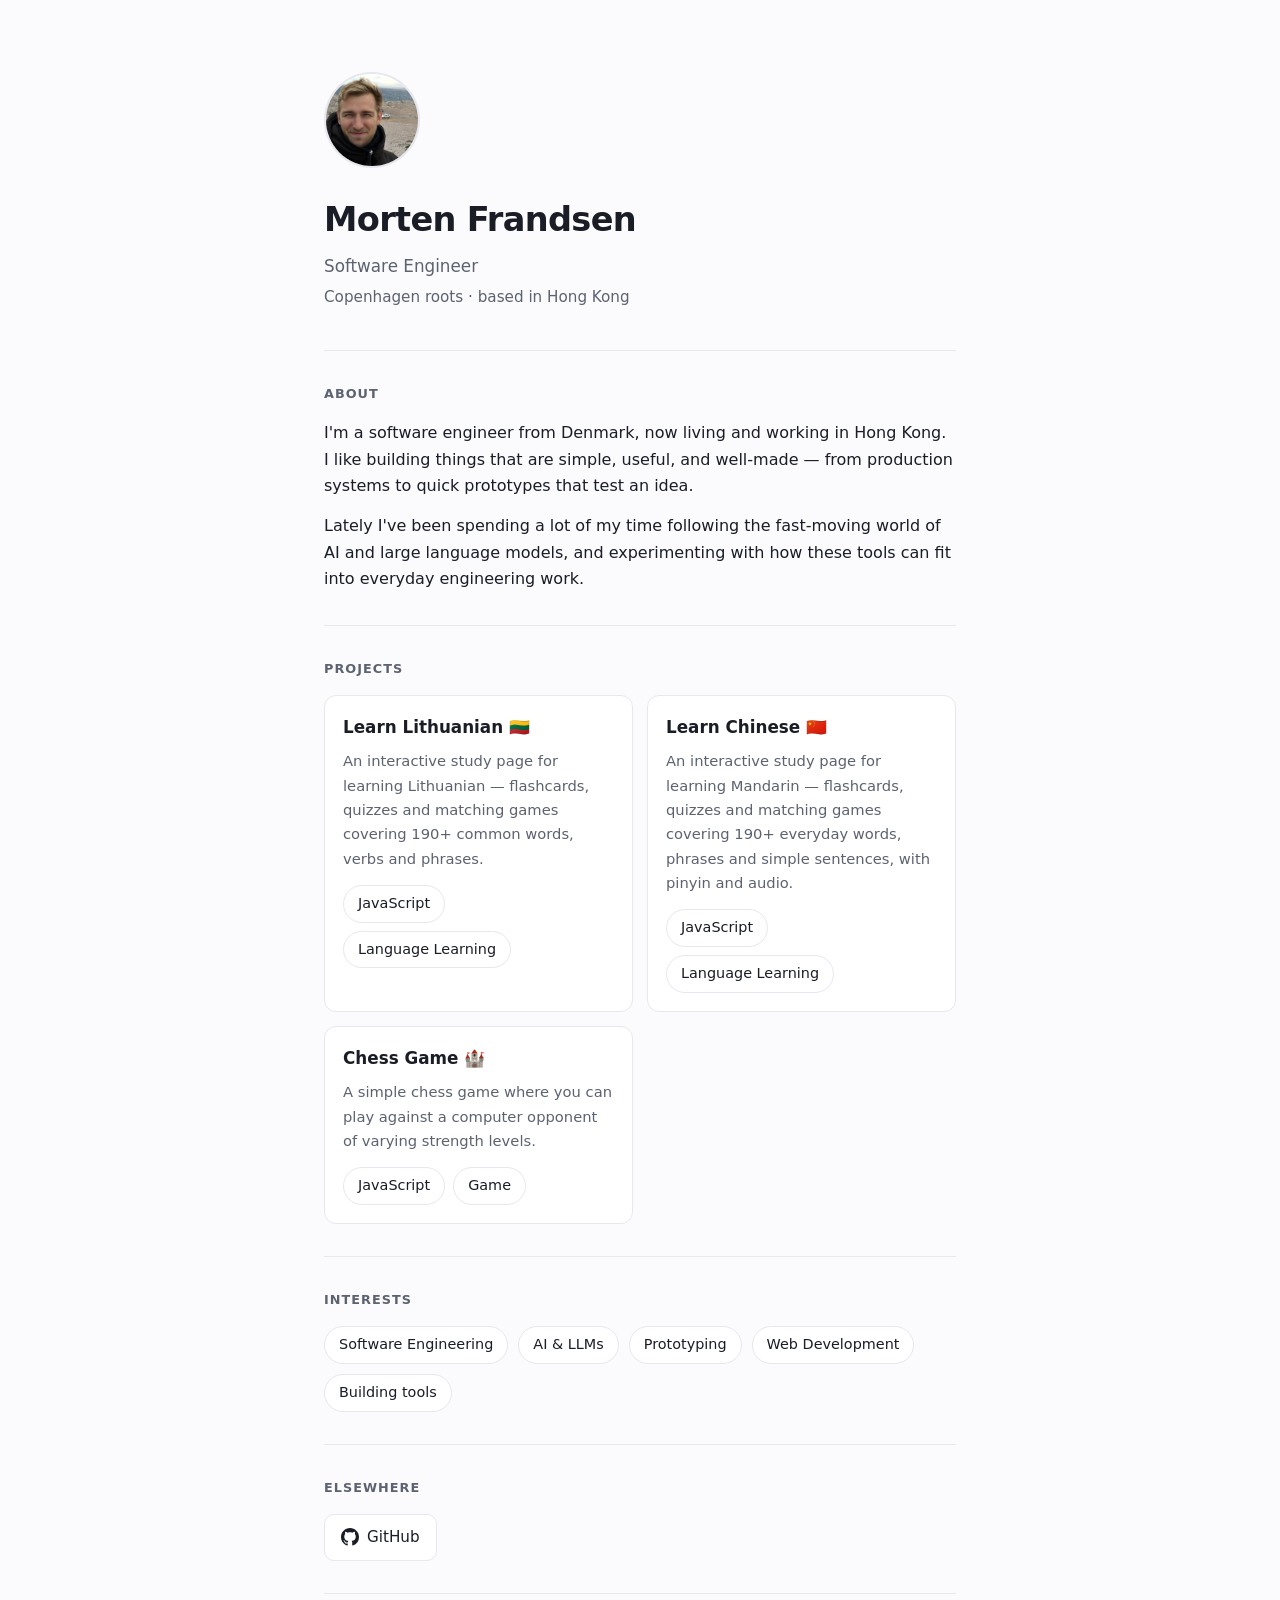
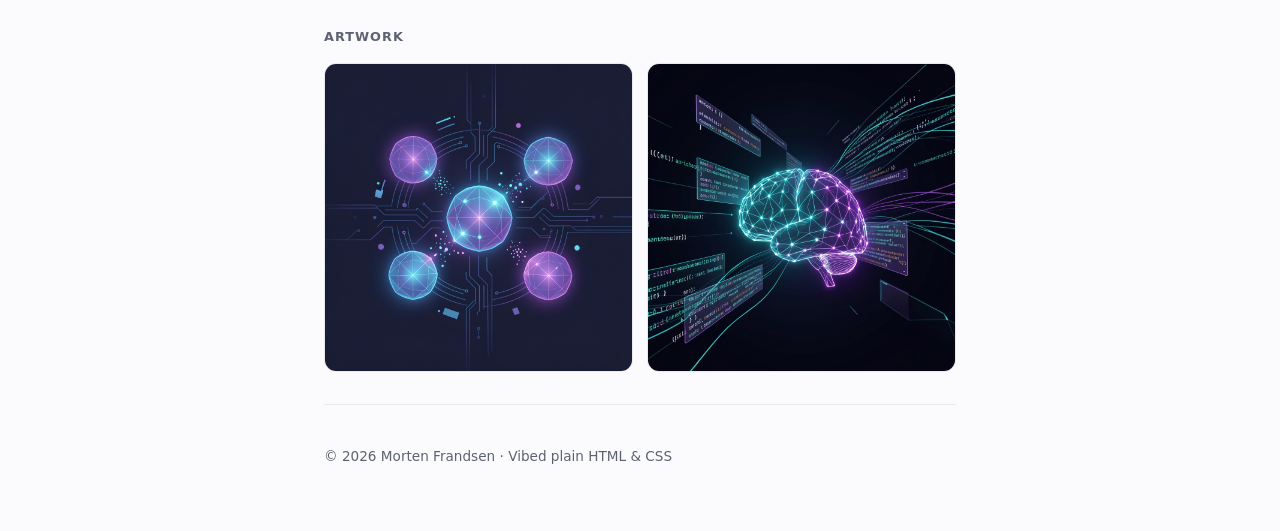
==== commit 65aa8d52: "added a chess game" ====
--- a/index.html
+++ b/index.html
@@ -51,6 +51,14 @@
             <span class="chip">Language Learning</span>
           </span>
         </a>
+        <a class="project" href="chess.html">
+          <h3>Chess Game 🏰</h3>
+          <p>A simple chess game where you can play against a computer opponent of varying strength levels.</p>
+          <span class="tags">
+            <span class="chip">JavaScript</span>
+            <span class="chip">Game</span>
+          </span>
+        </a>
       </div>
     </section>
 
